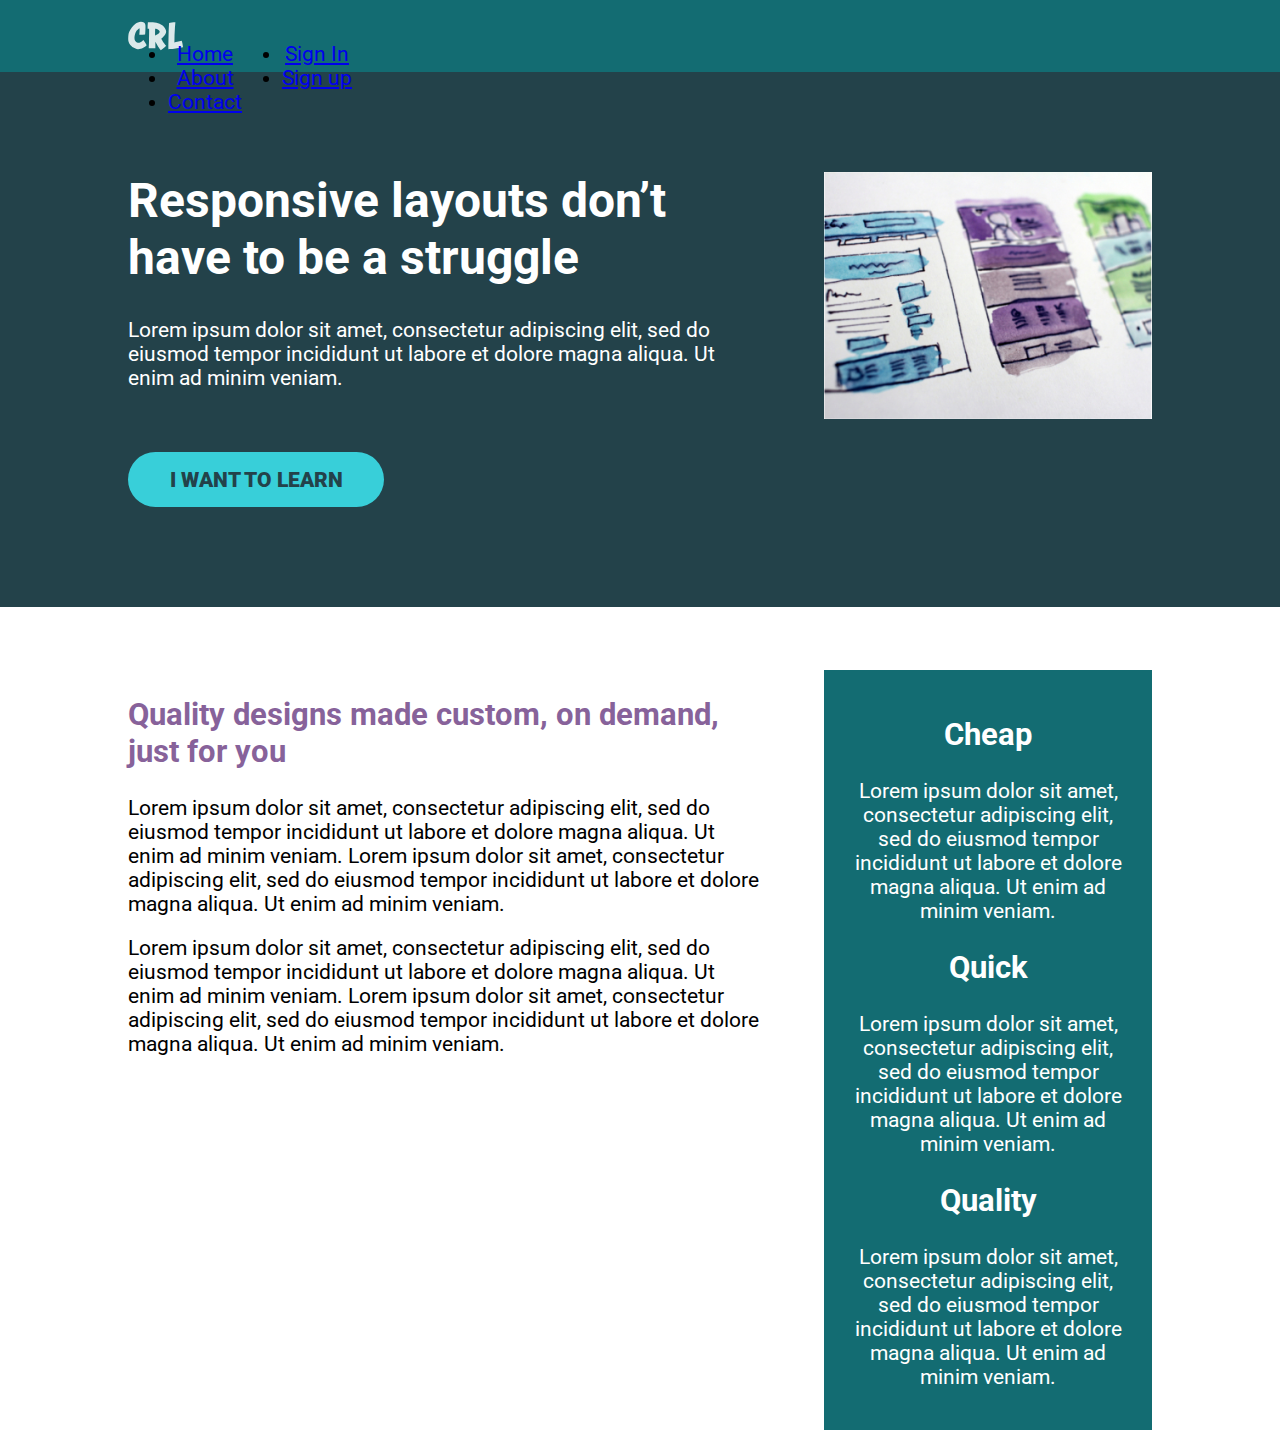
==== 2challenge9/index.html @ be003bec "challenge nav bar" ====
<!DOCTYPE html>
<html lang="en">
<head>
    <meta charset="UTF-8">
    <meta name="viewport" content="width=device-width, initial-scale=1.0">
    <title>Conquering Responsive Layouts</title>
    <link href="https://fonts.googleapis.com/css2?family=Roboto:wght@400;900&display=swap" rel="stylesheet"> 
    <link rel="stylesheet" href="style.css">
</head>
<body>
    <header> 
        <div class="container row">
            <button class="nav-toggle" aria-label="open navigation">
                <span class="hamburger"></span>
            </button>
            <a class="logo" href="#">
                <img src="img/logo.svg" alt="conquering responsive layouts">
            </a>
            <nav class="nav">
                <ul class="nav__list nav__list--primary">
                    <li class="nav__item"><a href="#" class="nav__link">Home</a></li>
                    <li class="nav__item"><a href="#" class="nav__link">About</a></li>
                    <li class="nav__item"><a href="#" class="nav__link">Contact</a></li>
                </ul>
                <ul class="nav__list nav__list--secondary">
                    <li class="nav__item"><a href="#" class="nav__link">Sign In</a></li>
                    <li class="nav__item"><a href="#" class="nav__link nav__link--button">Sign up</a></li>
                </ul>
            </nav>
        </div>
    </header>
    
    <section class="hero">
        <div class="container row">
            <div class="hero__text">
                <h1>Responsive layouts don’t have to be a struggle</h1>
                <p>Lorem ipsum dolor sit amet, consectetur adipiscing elit, sed do eiusmod tempor incididunt ut labore et dolore magna aliqua. Ut enim ad minim veniam.</p>
                <a href="#" class="btn">I want to learn</a>
            </div>
            <img src="img/hero-img.jpg" alt="UX design sketches" class="hero__img">
        </div>
    </section> 

    <main class="main container row">
            <section class="primary-content">
                <h2 class="section-title">Quality designs made custom, on demand, just for you</h2>
                <p>Lorem ipsum dolor sit amet, consectetur adipiscing elit, sed do eiusmod tempor incididunt ut labore et dolore magna aliqua. Ut enim ad minim veniam. Lorem ipsum dolor sit amet, consectetur adipiscing elit, sed do eiusmod tempor incididunt ut labore et dolore magna aliqua. Ut enim ad minim veniam.</p>
                <p>Lorem ipsum dolor sit amet, consectetur adipiscing elit, sed do eiusmod tempor incididunt ut labore et dolore magna aliqua. Ut enim ad minim veniam. Lorem ipsum dolor sit amet, consectetur adipiscing elit, sed do eiusmod tempor incididunt ut labore et dolore magna aliqua. Ut enim ad minim veniam.</p>
            </section>
            <aside class="sidebar">
                <h2 class="sidebar-title">Cheap</h2>
                <p>Lorem ipsum dolor sit amet, consectetur adipiscing elit, sed do eiusmod tempor incididunt ut labore et dolore magna aliqua. Ut enim ad minim veniam.</p>

                <h2 class="sidebar-title">Quick</h2>
                <p>Lorem ipsum dolor sit amet, consectetur adipiscing elit, sed do eiusmod tempor incididunt ut labore et dolore magna aliqua. Ut enim ad minim veniam.</p>

                <h2 class="sidebar-title">Quality</h2>
                <p>Lorem ipsum dolor sit amet, consectetur adipiscing elit, sed do eiusmod tempor incididunt ut labore et dolore magna aliqua. Ut enim ad minim veniam.</p>
            </aside>
    </main>

    <script src="main.js"></script>

</body>
</html>
---- 2challenge9/style.css ----
/* Challenge

   Make the navigation layout work
   on both mobile and large screens.

   Mobile-first, so mobile styles first,
   then add the large screen styles
   inside the existing media query

*/

*, *::before, *::after {
    box-sizing: border-box;
}

body {
    margin: 0;
    font-family: 'Roboto', sans-serif;
    font-size: 1.3rem;
}

img {
    max-width: 100%;
}

h1 {
    font-size: 3rem;
    margin-top: 0;
}

.section-title {
    color: #87629A;
}

.btn {
    display: inline-block;
    text-decoration: none;
    text-transform: uppercase; 
    color: #23424A;
    font-weight: 900;
    background-color: #38CFD9;
    padding: .75em 2em;
    border-radius: 100px;
}

.btn:hover,
.btn:focus {
    opacity: .75; 
}

.container {
    width: 80%;
    max-width: 1100px;
    margin: 0 auto;
    /* added for nav-toggle positioning */
    position: relative;
}

header {
    background: #136c72;
    padding: 1em 0;
    text-align: center;
}

.nav {
    width: 100%;
}



.nav-toggle {
    cursor: pointer;
    border: 0;
    width: 3em;
    height: 3em;
    padding: 0em;
    border-radius: 50%;
    background: #072A2D;
    color: white;
    transition: opacity 250ms ease;
    
    position: absolute;
    left: 0;
}

.nav-toggle:focus,
.nav-toggle:hover {
    opacity: .75;
}

.hamburger {
    width: 50%;
    position: relative;
}

.hamburger,
.hamburger::before,
.hamburger::after {
    display: block;
    margin: 0 auto;
    height: 3px;
    background: white;
}

.hamburger::before,
.hamburger::after {
    content: '';
    width: 100%;
}

.hamburger::before {
    transform: translateY(-6px);
}

.hamburger::after {
    transform: translateY(3px);
}

/* made changes here from video
   to make it more accessible.
   
   Works the same :) */
.nav {
    visibility: hidden;
    height: 0;
    position: absolute;
}

.nav--visible {
    visibility: visible;
    height: auto;
    position: relative;
} 


.logo {
    height: 30px;
}


.hero {
    padding: 100px 0;
    background-color: #23424A;
    color: #FFF;
}

.hero__img {
    margin-top: 2em;
}


.hero p {
    margin-bottom: 3em;
}

.main {
    margin-top: 3em;
}


.sidebar {
    padding: 1em;
    text-align: center;
    color: #fff;
    background-color: #136c72;

}



@media (min-width: 800px) {

    
    .nav-toggle {
        display: none;
    }

    .nav {
        visibility: visible;
        display: flex;
        height: auto;
    }

    .row {
        display: flex;
        justify-content: space-between;

    }

    .hero__text {
        width: 62%;
    }
    
    .hero__img {
        width: 32%;
        align-self: flex-start;
        margin: 0;
    }
    
    .primary-content {
        width: 62%;
    }

    .sidebar {
        width: 32%;
    }
    
    
}
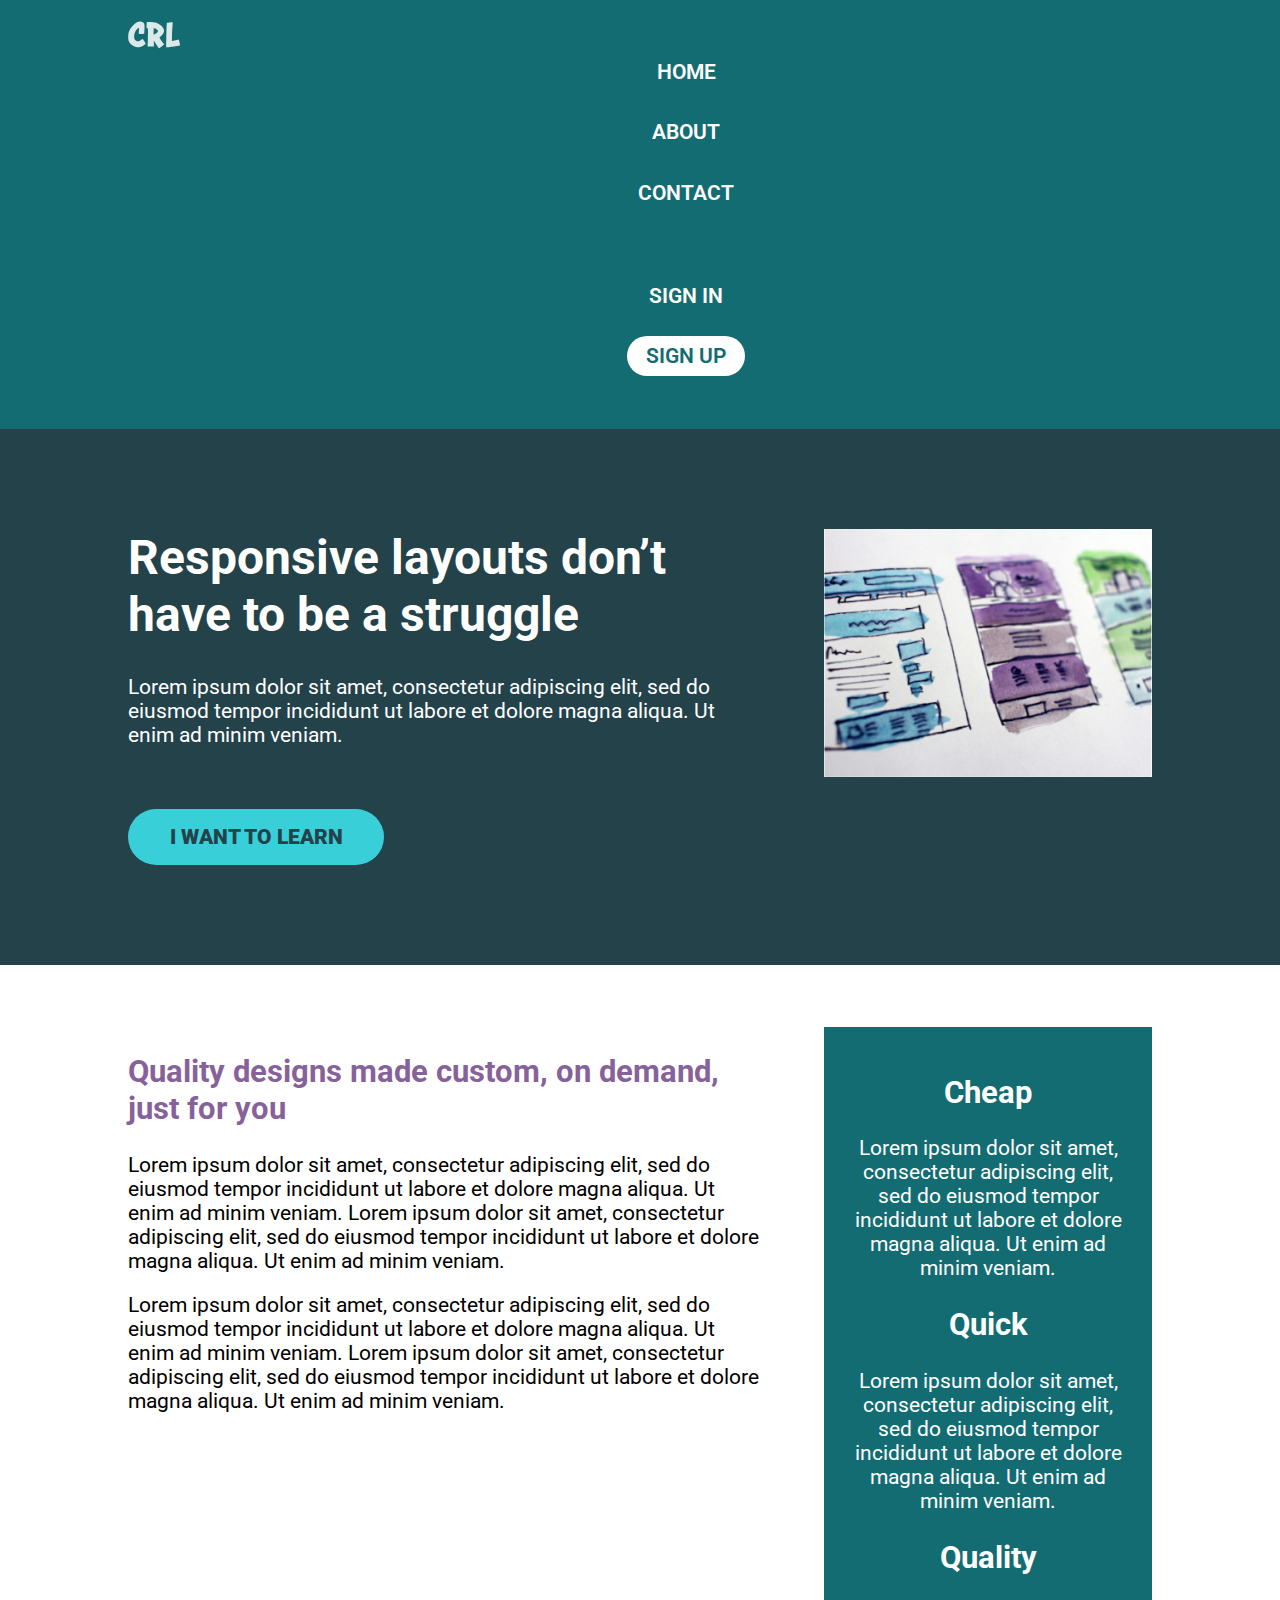
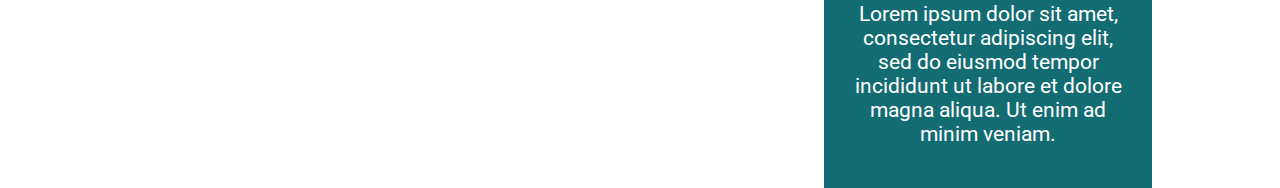
==== commit b9b3fba9: "nav bar" ====
--- a/2challenge9/index.html
+++ b/2challenge9/index.html
@@ -1,14 +1,16 @@
 <!DOCTYPE html>
 <html lang="en">
+
 <head>
     <meta charset="UTF-8">
     <meta name="viewport" content="width=device-width, initial-scale=1.0">
     <title>Conquering Responsive Layouts</title>
-    <link href="https://fonts.googleapis.com/css2?family=Roboto:wght@400;900&display=swap" rel="stylesheet"> 
+    <link href="https://fonts.googleapis.com/css2?family=Roboto:wght@400;900&display=swap" rel="stylesheet">
     <link rel="stylesheet" href="style.css">
 </head>
+
 <body>
-    <header> 
+    <header>
         <div class="container row">
             <button class="nav-toggle" aria-label="open navigation">
                 <span class="hamburger"></span>
@@ -29,37 +31,46 @@
             </nav>
         </div>
     </header>
-    
+
     <section class="hero">
         <div class="container row">
             <div class="hero__text">
                 <h1>Responsive layouts don’t have to be a struggle</h1>
-                <p>Lorem ipsum dolor sit amet, consectetur adipiscing elit, sed do eiusmod tempor incididunt ut labore et dolore magna aliqua. Ut enim ad minim veniam.</p>
+                <p>Lorem ipsum dolor sit amet, consectetur adipiscing elit, sed do eiusmod tempor incididunt ut labore
+                    et dolore magna aliqua. Ut enim ad minim veniam.</p>
                 <a href="#" class="btn">I want to learn</a>
             </div>
             <img src="img/hero-img.jpg" alt="UX design sketches" class="hero__img">
         </div>
-    </section> 
+    </section>
 
     <main class="main container row">
-            <section class="primary-content">
-                <h2 class="section-title">Quality designs made custom, on demand, just for you</h2>
-                <p>Lorem ipsum dolor sit amet, consectetur adipiscing elit, sed do eiusmod tempor incididunt ut labore et dolore magna aliqua. Ut enim ad minim veniam. Lorem ipsum dolor sit amet, consectetur adipiscing elit, sed do eiusmod tempor incididunt ut labore et dolore magna aliqua. Ut enim ad minim veniam.</p>
-                <p>Lorem ipsum dolor sit amet, consectetur adipiscing elit, sed do eiusmod tempor incididunt ut labore et dolore magna aliqua. Ut enim ad minim veniam. Lorem ipsum dolor sit amet, consectetur adipiscing elit, sed do eiusmod tempor incididunt ut labore et dolore magna aliqua. Ut enim ad minim veniam.</p>
-            </section>
-            <aside class="sidebar">
-                <h2 class="sidebar-title">Cheap</h2>
-                <p>Lorem ipsum dolor sit amet, consectetur adipiscing elit, sed do eiusmod tempor incididunt ut labore et dolore magna aliqua. Ut enim ad minim veniam.</p>
+        <section class="primary-content">
+            <h2 class="section-title">Quality designs made custom, on demand, just for you</h2>
+            <p>Lorem ipsum dolor sit amet, consectetur adipiscing elit, sed do eiusmod tempor incididunt ut labore et
+                dolore magna aliqua. Ut enim ad minim veniam. Lorem ipsum dolor sit amet, consectetur adipiscing elit,
+                sed do eiusmod tempor incididunt ut labore et dolore magna aliqua. Ut enim ad minim veniam.</p>
+            <p>Lorem ipsum dolor sit amet, consectetur adipiscing elit, sed do eiusmod tempor incididunt ut labore et
+                dolore magna aliqua. Ut enim ad minim veniam. Lorem ipsum dolor sit amet, consectetur adipiscing elit,
+                sed do eiusmod tempor incididunt ut labore et dolore magna aliqua. Ut enim ad minim veniam.</p>
+        </section>
+        <aside class="sidebar">
+            <h2 class="sidebar-title">Cheap</h2>
+            <p>Lorem ipsum dolor sit amet, consectetur adipiscing elit, sed do eiusmod tempor incididunt ut labore et
+                dolore magna aliqua. Ut enim ad minim veniam.</p>
 
-                <h2 class="sidebar-title">Quick</h2>
-                <p>Lorem ipsum dolor sit amet, consectetur adipiscing elit, sed do eiusmod tempor incididunt ut labore et dolore magna aliqua. Ut enim ad minim veniam.</p>
+            <h2 class="sidebar-title">Quick</h2>
+            <p>Lorem ipsum dolor sit amet, consectetur adipiscing elit, sed do eiusmod tempor incididunt ut labore et
+                dolore magna aliqua. Ut enim ad minim veniam.</p>
 
-                <h2 class="sidebar-title">Quality</h2>
-                <p>Lorem ipsum dolor sit amet, consectetur adipiscing elit, sed do eiusmod tempor incididunt ut labore et dolore magna aliqua. Ut enim ad minim veniam.</p>
-            </aside>
+            <h2 class="sidebar-title">Quality</h2>
+            <p>Lorem ipsum dolor sit amet, consectetur adipiscing elit, sed do eiusmod tempor incididunt ut labore et
+                dolore magna aliqua. Ut enim ad minim veniam.</p>
+        </aside>
     </main>
 
     <script src="main.js"></script>
 
 </body>
+
 </html>--- a/2challenge9/style.css
+++ b/2challenge9/style.css
@@ -9,111 +9,110 @@
 
 */
 
-*, *::before, *::after {
-    box-sizing: border-box;
+*,
+*::before,
+*::after {
+  box-sizing: border-box;
 }
 
 body {
-    margin: 0;
-    font-family: 'Roboto', sans-serif;
-    font-size: 1.3rem;
+  margin: 0;
+  font-family: "Roboto", sans-serif;
+  font-size: 1.3rem;
 }
 
 img {
-    max-width: 100%;
+  max-width: 100%;
 }
 
 h1 {
-    font-size: 3rem;
-    margin-top: 0;
+  font-size: 3rem;
+  margin-top: 0;
 }
 
 .section-title {
-    color: #87629A;
+  color: #87629a;
 }
 
 .btn {
-    display: inline-block;
-    text-decoration: none;
-    text-transform: uppercase; 
-    color: #23424A;
-    font-weight: 900;
-    background-color: #38CFD9;
-    padding: .75em 2em;
-    border-radius: 100px;
+  display: inline-block;
+  text-decoration: none;
+  text-transform: uppercase;
+  color: #23424a;
+  font-weight: 900;
+  background-color: #38cfd9;
+  padding: 0.75em 2em;
+  border-radius: 100px;
 }
 
 .btn:hover,
 .btn:focus {
-    opacity: .75; 
+  opacity: 0.75;
 }
 
 .container {
-    width: 80%;
-    max-width: 1100px;
-    margin: 0 auto;
-    /* added for nav-toggle positioning */
-    position: relative;
+  width: 80%;
+  max-width: 1100px;
+  margin: 0 auto;
+  /* added for nav-toggle positioning */
+  position: relative;
 }
 
 header {
-    background: #136c72;
-    padding: 1em 0;
-    text-align: center;
+  background: #136c72;
+  padding: 1em 0;
+  text-align: center;
 }
 
 .nav {
-    width: 100%;
-}
-
-
+  width: 100%;
+}
 
 .nav-toggle {
-    cursor: pointer;
-    border: 0;
-    width: 3em;
-    height: 3em;
-    padding: 0em;
-    border-radius: 50%;
-    background: #072A2D;
-    color: white;
-    transition: opacity 250ms ease;
-    
-    position: absolute;
-    left: 0;
+  cursor: pointer;
+  border: 0;
+  width: 3em;
+  height: 3em;
+  padding: 0em;
+  border-radius: 50%;
+  background: #072a2d;
+  color: white;
+  transition: opacity 250ms ease;
+  position: absolute;
+  left: 0;
 }
 
 .nav-toggle:focus,
 .nav-toggle:hover {
-    opacity: .75;
+  opacity: 0.75;
 }
 
 .hamburger {
-    width: 50%;
-    position: relative;
+  width: 50%;
+  position: relative;
 }
 
 .hamburger,
 .hamburger::before,
 .hamburger::after {
-    display: block;
-    margin: 0 auto;
-    height: 3px;
-    background: white;
+  display: block;
+  margin: 0 auto;
+  height: 3px;
+  background: white;
 }
 
 .hamburger::before,
 .hamburger::after {
-    content: '';
-    width: 100%;
+  content: "";
+  width: 100%;
 }
 
 .hamburger::before {
-    transform: translateY(-6px);
+  transform: translateY(-6px);
 }
 
 .hamburger::after {
-    transform: translateY(3px);
+  transform: translateY(3px);
 }
 
 /* made changes here from video
@@ -121,89 +120,104 @@
    
    Works the same :) */
 .nav {
-    visibility: hidden;
-    height: 0;
-    position: absolute;
+  visibility: visible;
+  display: flex;
+  height: auto;
+  display: flex;
+  flex-direction: column;
+  justify-content: center;
+  align-items: center;
+  text-align: center;
 }
 
 .nav--visible {
+  visibility: visible;
+  height: auto;
+  position: relative;
+}
+
+.nav__list {
+  list-style-type: none;
+  line-height: 3.8rem;
+}
+
+.nav__link {
+  font-family: "Roboto", sans-serif;
+  font-weight: 600;
+  text-decoration: none;
+  text-transform: uppercase;
+  color: white;
+}
+
+.nav__link--button {
+  display: inline-block;
+  background: white;
+  color: #136c72;
+  padding: 0.5rem 1.2rem;
+  border-radius: 5rem;
+  line-height: 1.5rem;
+}
+
+.logo {
+  height: 30px;
+}
+
+.hero {
+  padding: 100px 0;
+  background-color: #23424a;
+  color: #fff;
+}
+
+.hero__img {
+  margin-top: 2em;
+}
+
+.hero p {
+  margin-bottom: 3em;
+}
+
+.main {
+  margin-top: 3em;
+}
+
+.sidebar {
+  padding: 1em;
+  text-align: center;
+  color: #fff;
+  background-color: #136c72;
+}
+
+@media (min-width: 800px) {
+  .nav-toggle {
+    display: none;
+  }
+
+  .nav {
     visibility: visible;
+    display: flex;
     height: auto;
-    position: relative;
-} 
-
-
-.logo {
-    height: 30px;
-}
-
-
-.hero {
-    padding: 100px 0;
-    background-color: #23424A;
-    color: #FFF;
-}
-
-.hero__img {
-    margin-top: 2em;
-}
-
-
-.hero p {
-    margin-bottom: 3em;
-}
-
-.main {
-    margin-top: 3em;
-}
-
-
-.sidebar {
-    padding: 1em;
-    text-align: center;
-    color: #fff;
-    background-color: #136c72;
-
-}
-
-
-
-@media (min-width: 800px) {
-
-    
-    .nav-toggle {
-        display: none;
-    }
-
-    .nav {
-        visibility: visible;
-        display: flex;
-        height: auto;
-    }
-
-    .row {
-        display: flex;
-        justify-content: space-between;
-
-    }
-
-    .hero__text {
-        width: 62%;
-    }
-    
-    .hero__img {
-        width: 32%;
-        align-self: flex-start;
-        margin: 0;
-    }
-    
-    .primary-content {
-        width: 62%;
-    }
-
-    .sidebar {
-        width: 32%;
-    }
-    
-    
-}+  }
+
+  .row {
+    display: flex;
+    justify-content: space-between;
+  }
+
+  .hero__text {
+    width: 62%;
+  }
+
+  .hero__img {
+    width: 32%;
+    align-self: flex-start;
+    margin: 0;
+  }
+
+  .primary-content {
+    width: 62%;
+  }
+
+  .sidebar {
+    width: 32%;
+  }
+}
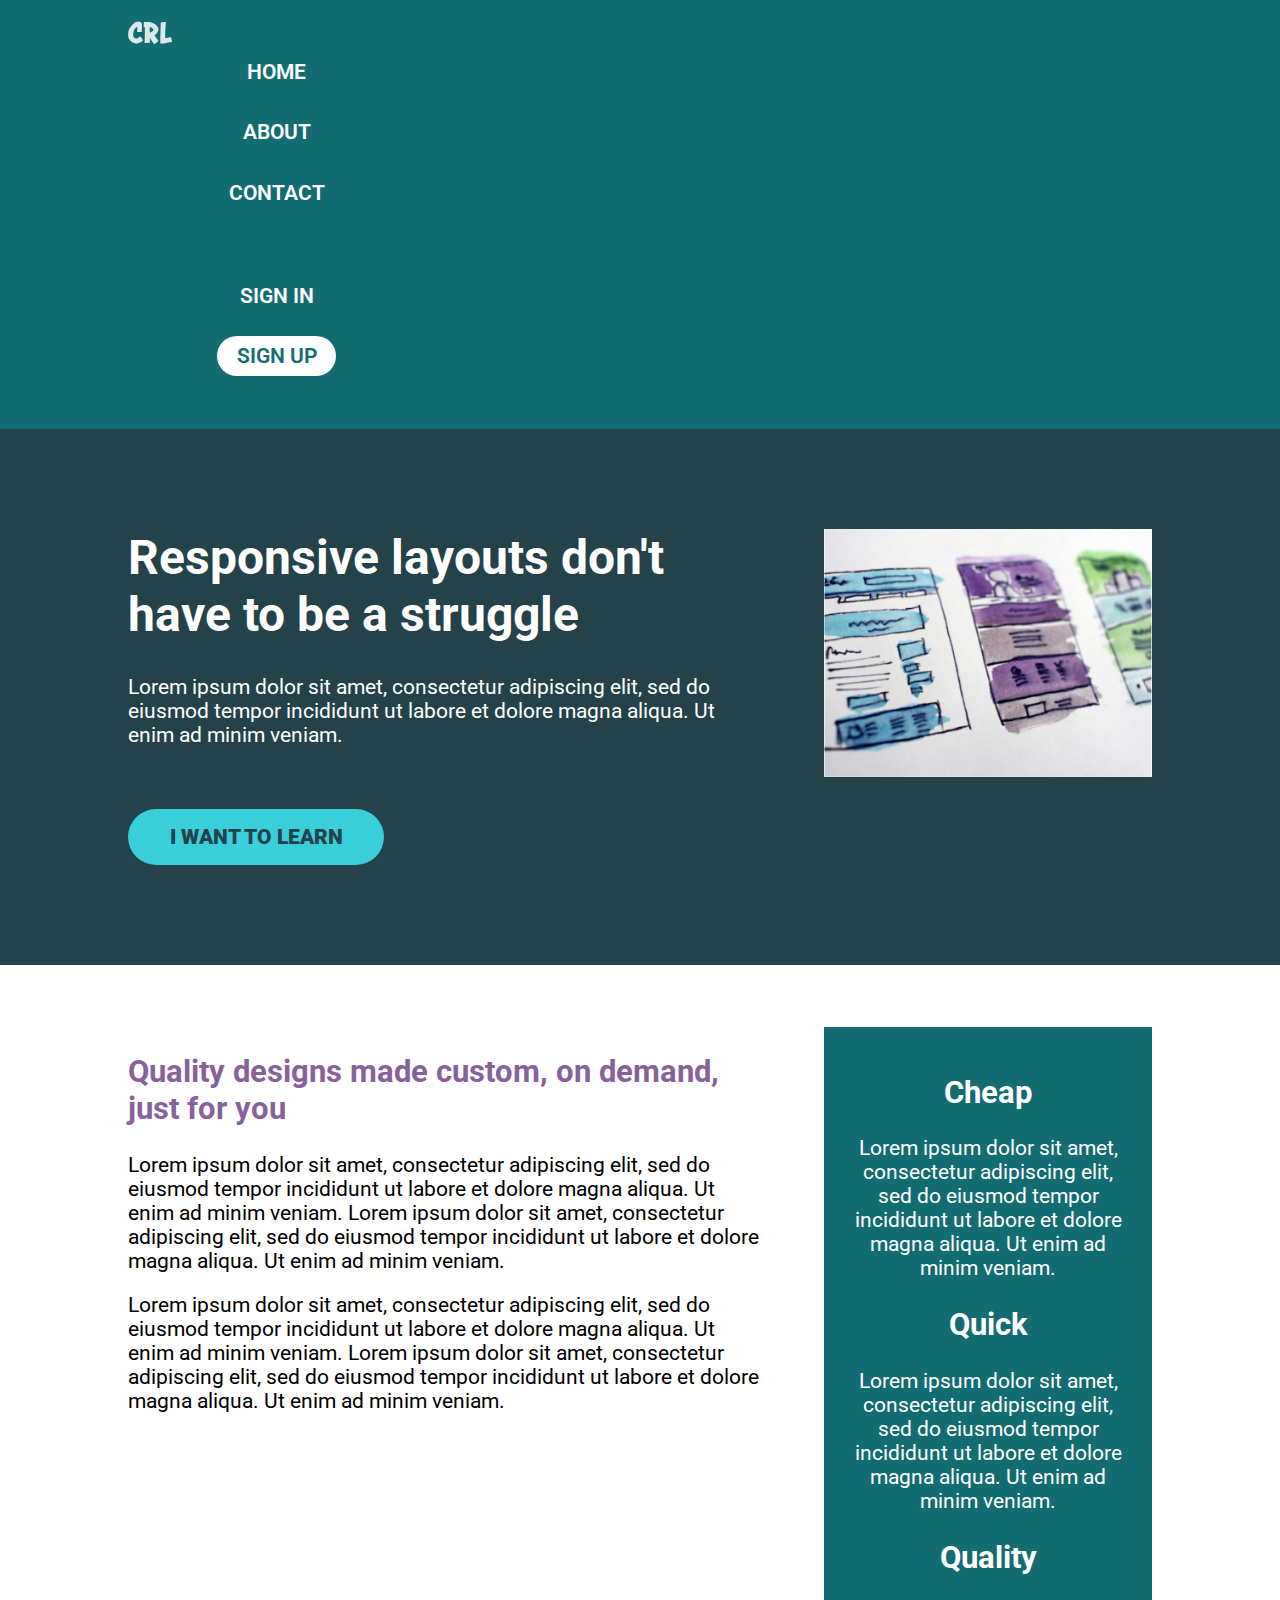
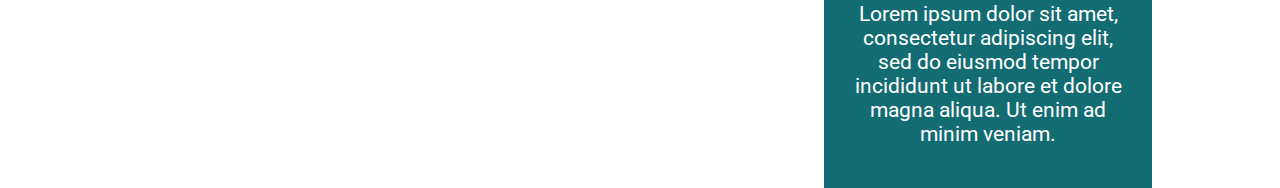
==== commit 2d8ec40e: "nav" ====
--- a/2challenge9/index.html
+++ b/2challenge9/index.html
@@ -15,27 +15,31 @@
             <button class="nav-toggle" aria-label="open navigation">
                 <span class="hamburger"></span>
             </button>
-            <a class="logo" href="#">
-                <img src="img/logo.svg" alt="conquering responsive layouts">
-            </a>
-            <nav class="nav">
-                <ul class="nav__list nav__list--primary">
-                    <li class="nav__item"><a href="#" class="nav__link">Home</a></li>
-                    <li class="nav__item"><a href="#" class="nav__link">About</a></li>
-                    <li class="nav__item"><a href="#" class="nav__link">Contact</a></li>
-                </ul>
-                <ul class="nav__list nav__list--secondary">
-                    <li class="nav__item"><a href="#" class="nav__link">Sign In</a></li>
-                    <li class="nav__item"><a href="#" class="nav__link nav__link--button">Sign up</a></li>
-                </ul>
-            </nav>
+            <div class="header__flexbox">
+                <div class="logo-flexbox">
+                    <a class="logo" href="#">
+                        <img src="img/logo.svg" alt="conquering responsive layouts">
+                    </a>
+                </div>
+                <nav class="nav">
+                    <ul class="nav__list nav__list--primary">
+                        <li class="nav__item"><a href="#" class="nav__link">Home</a></li>
+                        <li class="nav__item"><a href="#" class="nav__link">About</a></li>
+                        <li class="nav__item"><a href="#" class="nav__link">Contact</a></li>
+                    </ul>
+                    <ul class="nav__list nav__list--secondary">
+                        <li class="nav__item"><a href="#" class="nav__link">Sign In</a></li>
+                        <li class="nav__item"><a href="#" class="nav__link nav__link--button">Sign up</a></li>
+                    </ul>
+                </nav>
+            </div>
         </div>
     </header>
 
     <section class="hero">
         <div class="container row">
             <div class="hero__text">
-                <h1>Responsive layouts don’t have to be a struggle</h1>
+                <h1>Responsive layouts don't have to be a struggle</h1>
                 <p>Lorem ipsum dolor sit amet, consectetur adipiscing elit, sed do eiusmod tempor incididunt ut labore
                     et dolore magna aliqua. Ut enim ad minim veniam.</p>
                 <a href="#" class="btn">I want to learn</a>
--- a/2challenge9/style.css
+++ b/2challenge9/style.css
@@ -119,6 +119,11 @@
    to make it more accessible.
    
    Works the same :) */
+
+.header__flexbox {
+  display: flex;
+}
+
 .nav {
   visibility: visible;
   display: flex;
@@ -138,6 +143,9 @@
 
 .nav__list {
   list-style-type: none;
+}
+
+.nav__item {
   line-height: 3.8rem;
 }
 
@@ -147,10 +155,10 @@
   text-decoration: none;
   text-transform: uppercase;
   color: white;
+  display: inline-block;
 }
 
 .nav__link--button {
-  display: inline-block;
   background: white;
   color: #136c72;
   padding: 0.5rem 1.2rem;
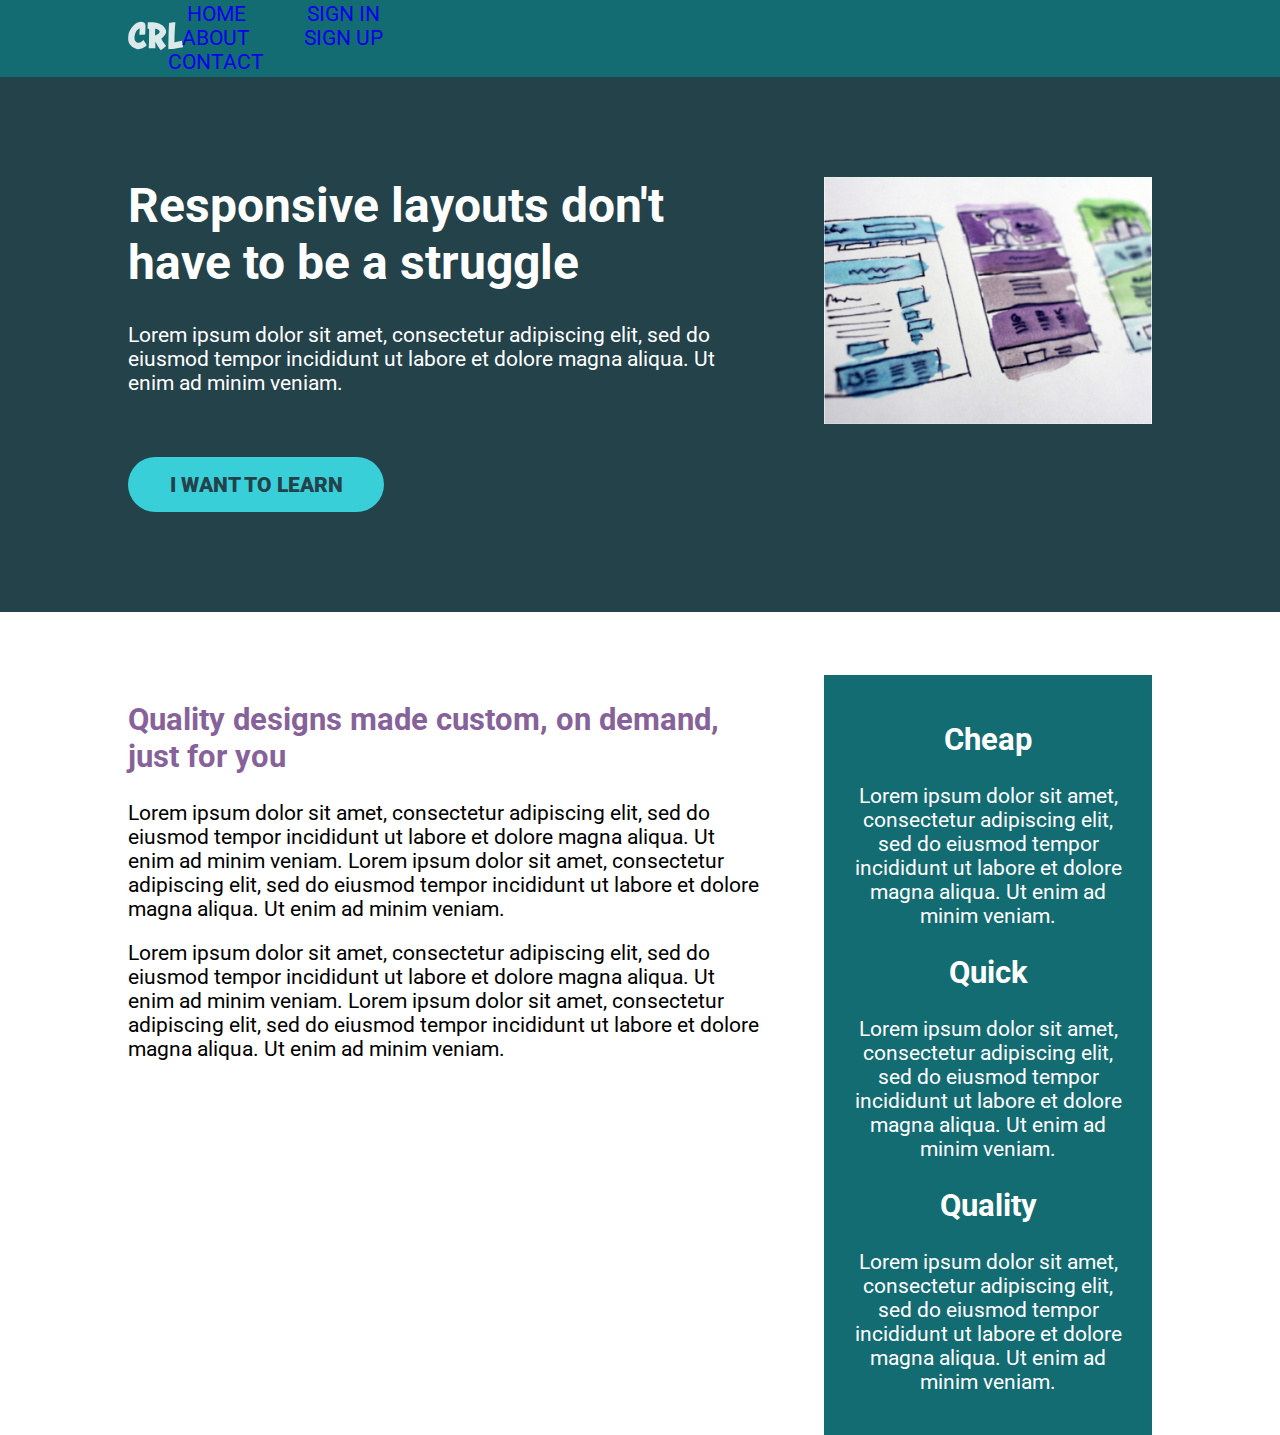
==== commit 27b2b833: "nav challenge" ====
--- a/2challenge9/index.html
+++ b/2challenge9/index.html
@@ -15,7 +15,7 @@
             <button class="nav-toggle" aria-label="open navigation">
                 <span class="hamburger"></span>
             </button>
-            <div class="header__flexbox">
+            <div class="flex-layout-mobile">
                 <div class="logo-flexbox">
                     <a class="logo" href="#">
                         <img src="img/logo.svg" alt="conquering responsive layouts">
@@ -33,6 +33,7 @@
                     </ul>
                 </nav>
             </div>
+        </div>
         </div>
     </header>
 
--- a/2challenge9/style.css
+++ b/2challenge9/style.css
@@ -78,6 +78,7 @@
   background: #072a2d;
   color: white;
   transition: opacity 250ms ease;
+
   position: absolute;
   left: 0;
 }
@@ -120,19 +121,16 @@
    
    Works the same :) */
 
-.header__flexbox {
-  display: flex;
-}
-
-.nav {
-  visibility: visible;
-  display: flex;
-  height: auto;
+.flex-layout-mobile {
   display: flex;
   flex-direction: column;
   justify-content: center;
-  align-items: center;
-  text-align: center;
+}
+
+.nav {
+  visibility: hidden;
+  height: 0;
+  position: absolute;
 }
 
 .nav--visible {
@@ -141,33 +139,17 @@
   position: relative;
 }
 
+.logo {
+  height: 30px;
+}
+
 .nav__list {
   list-style-type: none;
-}
-
-.nav__item {
-  line-height: 3.8rem;
+  text-transform: uppercase;
 }
 
 .nav__link {
-  font-family: "Roboto", sans-serif;
-  font-weight: 600;
   text-decoration: none;
-  text-transform: uppercase;
-  color: white;
-  display: inline-block;
-}
-
-.nav__link--button {
-  background: white;
-  color: #136c72;
-  padding: 0.5rem 1.2rem;
-  border-radius: 5rem;
-  line-height: 1.5rem;
-}
-
-.logo {
-  height: 30px;
 }
 
 .hero {
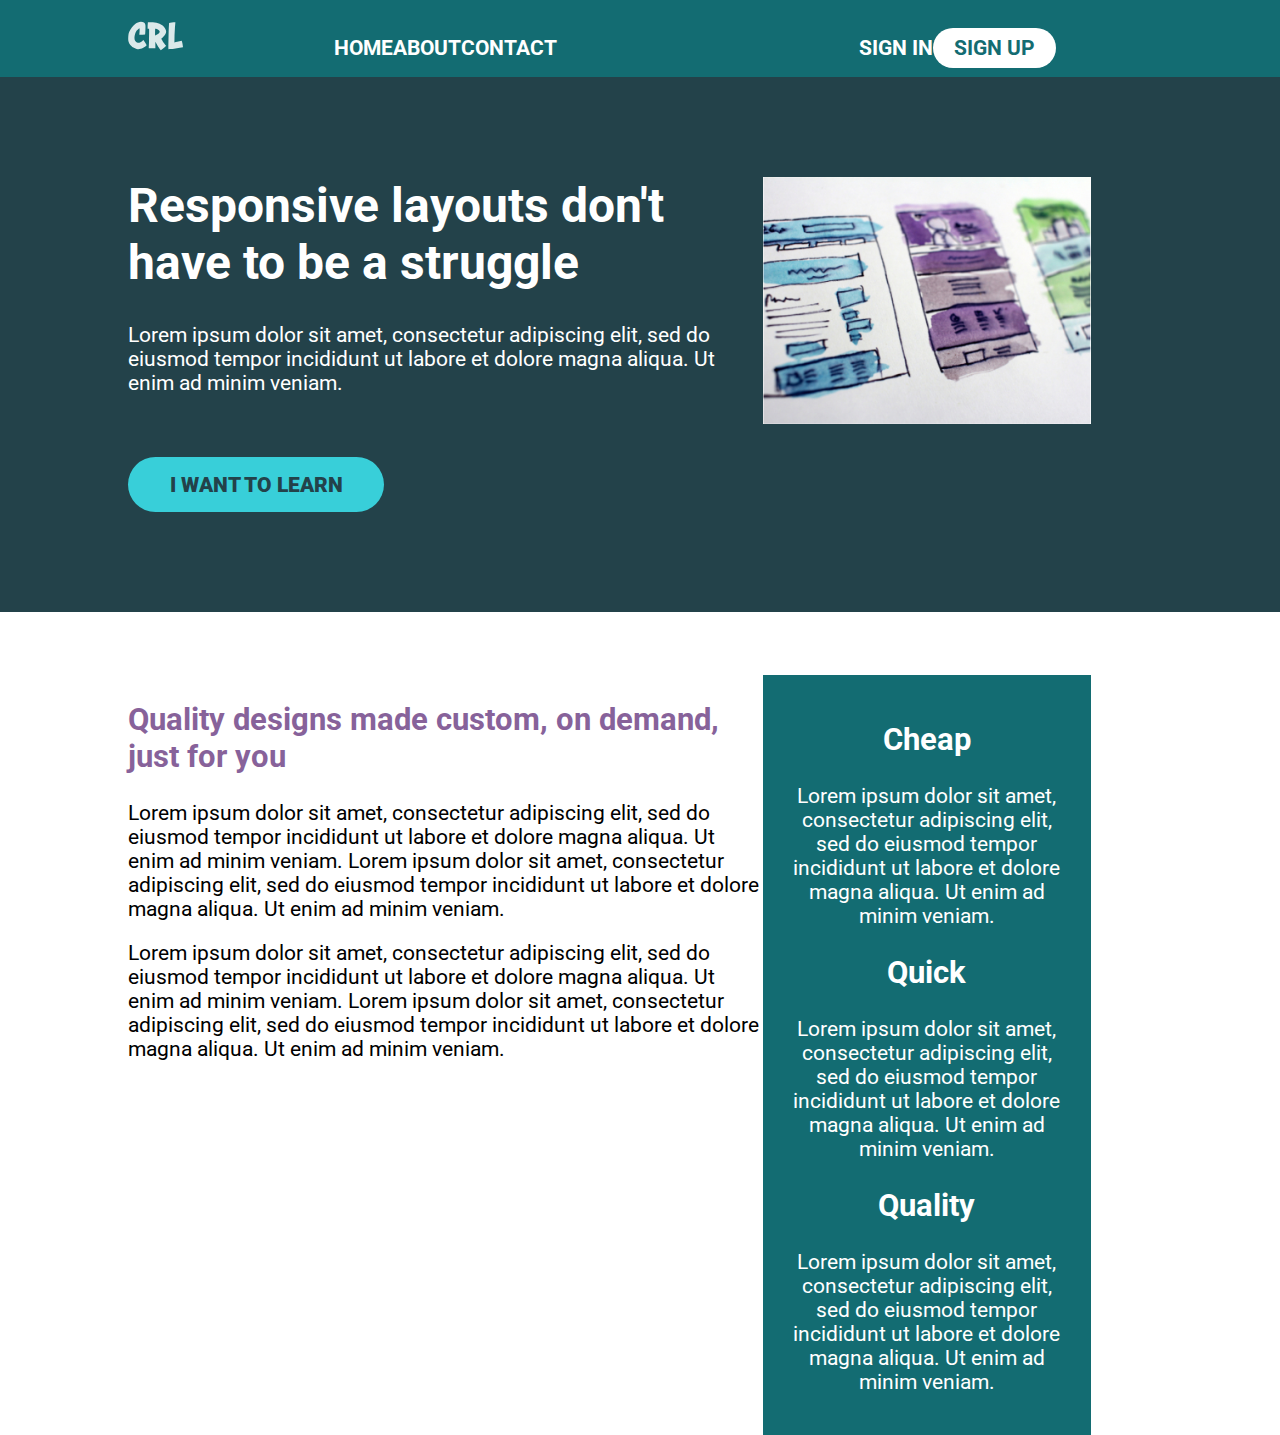
==== commit 48be8e06: "nav" ====
--- a/2challenge9/index.html
+++ b/2challenge9/index.html
@@ -12,15 +12,19 @@
 <body>
     <header>
         <div class="container row">
-            <button class="nav-toggle" aria-label="open navigation">
-                <span class="hamburger"></span>
-            </button>
-            <div class="flex-layout-mobile">
+            <div class="row-section-one">
+                <button class="nav-toggle" aria-label="open navigation">
+                    <span class="hamburger"></span>
+                </button>
+                <!-- <div class="flex-layout-mobile"> -->
                 <div class="logo-flexbox">
                     <a class="logo" href="#">
                         <img src="img/logo.svg" alt="conquering responsive layouts">
                     </a>
+                    <!-- </div> -->
                 </div>
+            </div>
+            <div class="row-section-two">
                 <nav class="nav">
                     <ul class="nav__list nav__list--primary">
                         <li class="nav__item"><a href="#" class="nav__link">Home</a></li>
@@ -33,7 +37,6 @@
                     </ul>
                 </nav>
             </div>
-        </div>
         </div>
     </header>
 
--- a/2challenge9/style.css
+++ b/2challenge9/style.css
@@ -121,11 +121,11 @@
    
    Works the same :) */
 
-.flex-layout-mobile {
+/* .flex-layout-mobile {
   display: flex;
   flex-direction: column;
   justify-content: center;
-}
+} */
 
 .nav {
   visibility: hidden;
@@ -139,17 +139,44 @@
   position: relative;
 }
 
-.logo {
+/* .logo {
+  display: inline-block;
   height: 30px;
+} */
+
+.nav__item {
+  /* line-height: 4rem; */
+  margin-top: 0.75em;
 }
 
 .nav__list {
+  margin: 0;
+  padding: 0;
   list-style-type: none;
   text-transform: uppercase;
+  font-family: "Roboto", sans-serif;
+  font-weight: bold;
+}
+
+.nav__list--primary {
+  margin-bottom: 2em;
 }
 
 .nav__link {
   text-decoration: none;
+  color: #fff;
+}
+
+.nav__link--button {
+  background: white;
+  color: #136c72;
+  padding: 0.5rem 1.3rem;
+  border-radius: 100px;
+}
+
+.nav__link:hover,
+.nav__link:focus {
+  opacity: 0.65;
 }
 
 .hero {
@@ -182,15 +209,19 @@
     display: none;
   }
 
+  .row {
+    display: flex;
+  }
+
   .nav {
     visibility: visible;
     display: flex;
     height: auto;
   }
 
-  .row {
+  .nav__list {
     display: flex;
-    justify-content: space-between;
+    margin: 0 auto;
   }
 
   .hero__text {
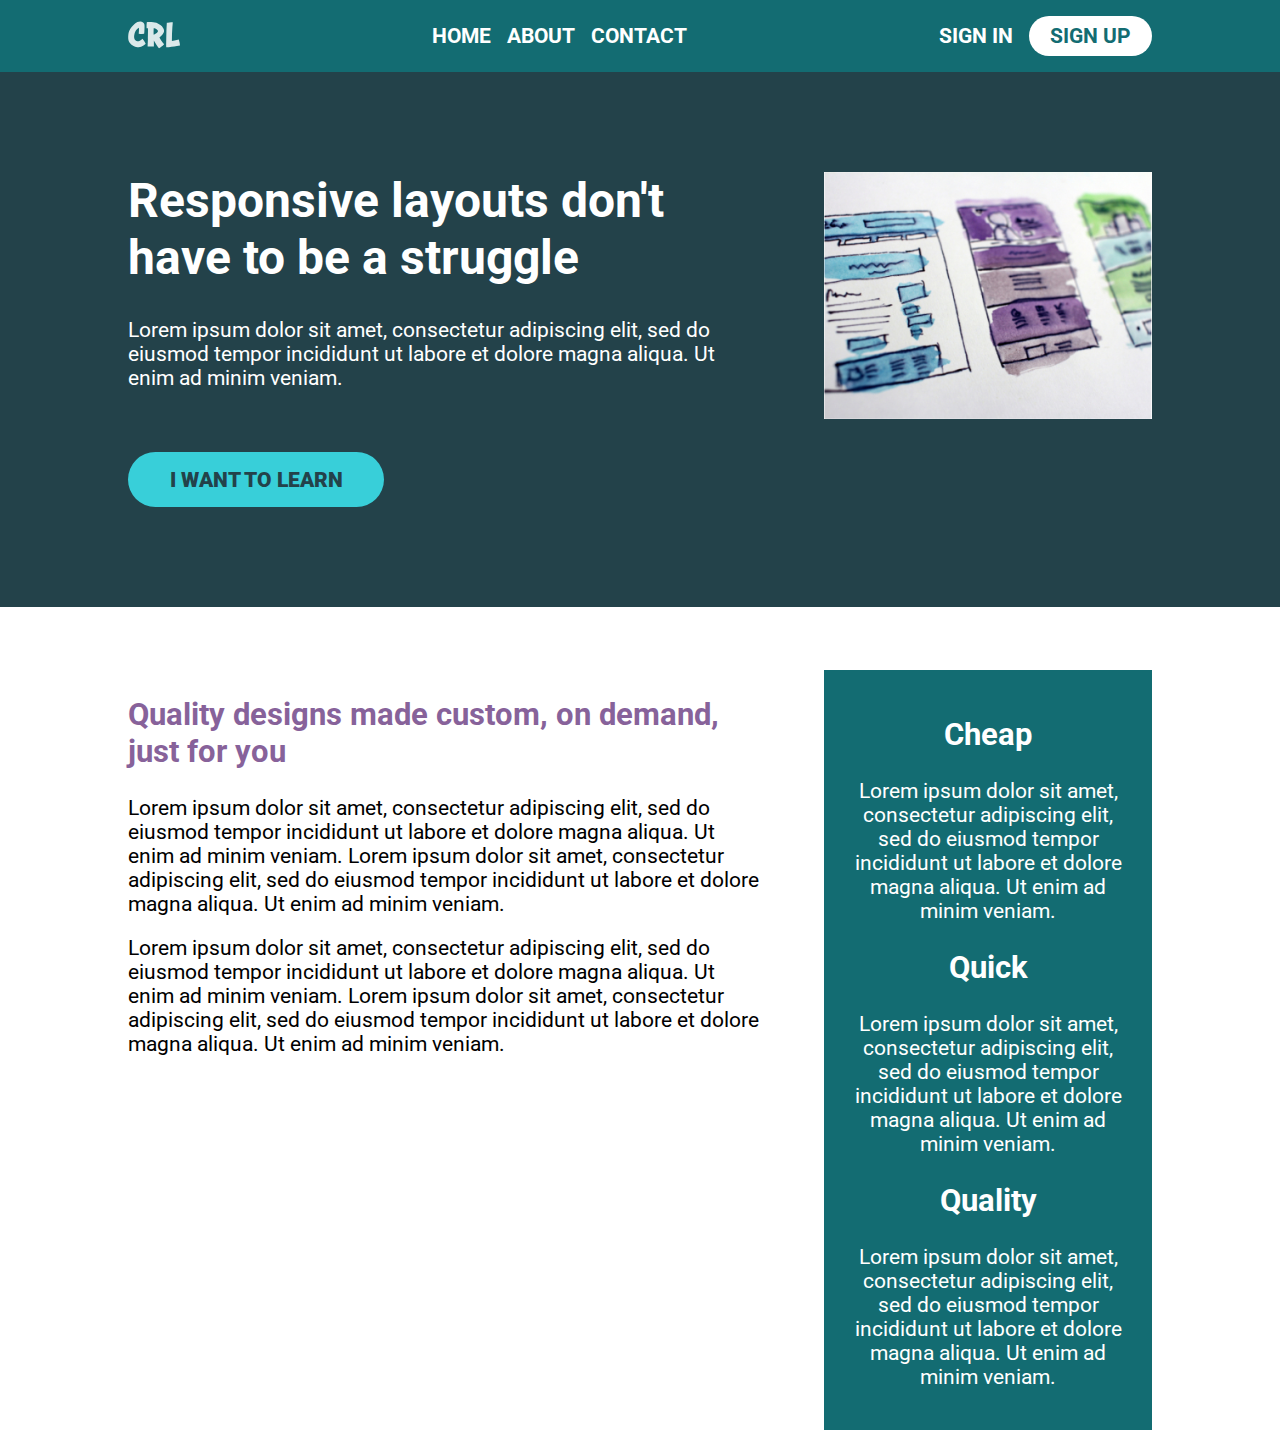
==== commit 1d57d837: "nav challenge" ====
--- a/2challenge9/index.html
+++ b/2challenge9/index.html
@@ -12,31 +12,23 @@
 <body>
     <header>
         <div class="container row">
-            <div class="row-section-one">
-                <button class="nav-toggle" aria-label="open navigation">
-                    <span class="hamburger"></span>
-                </button>
-                <!-- <div class="flex-layout-mobile"> -->
-                <div class="logo-flexbox">
-                    <a class="logo" href="#">
-                        <img src="img/logo.svg" alt="conquering responsive layouts">
-                    </a>
-                    <!-- </div> -->
-                </div>
-            </div>
-            <div class="row-section-two">
-                <nav class="nav">
-                    <ul class="nav__list nav__list--primary">
-                        <li class="nav__item"><a href="#" class="nav__link">Home</a></li>
-                        <li class="nav__item"><a href="#" class="nav__link">About</a></li>
-                        <li class="nav__item"><a href="#" class="nav__link">Contact</a></li>
-                    </ul>
-                    <ul class="nav__list nav__list--secondary">
-                        <li class="nav__item"><a href="#" class="nav__link">Sign In</a></li>
-                        <li class="nav__item"><a href="#" class="nav__link nav__link--button">Sign up</a></li>
-                    </ul>
-                </nav>
-            </div>
+            <button class="nav-toggle" aria-label="open navigation">
+                <span class="hamburger"></span>
+            </button>
+            <a class="logo" href="#">
+                <img src="img/logo.svg" alt="conquering responsive layouts">
+            </a>
+            <nav class="nav">
+                <ul class="nav__list nav__list--primary">
+                    <li class="nav__item"><a href="#" class="nav__link">Home</a></li>
+                    <li class="nav__item"><a href="#" class="nav__link">About</a></li>
+                    <li class="nav__item"><a href="#" class="nav__link">Contact</a></li>
+                </ul>
+                <ul class="nav__list nav__list--secondary">
+                    <li class="nav__item"><a href="#" class="nav__link">Sign In</a></li>
+                    <li class="nav__item"><a href="#" class="nav__link nav__link--button">Sign up</a></li>
+                </ul>
+            </nav>
         </div>
     </header>
 
--- a/2challenge9/style.css
+++ b/2challenge9/style.css
@@ -121,12 +121,6 @@
    
    Works the same :) */
 
-/* .flex-layout-mobile {
-  display: flex;
-  flex-direction: column;
-  justify-content: center;
-} */
-
 .nav {
   visibility: hidden;
   height: 0;
@@ -139,13 +133,11 @@
   position: relative;
 }
 
-/* .logo {
-  display: inline-block;
+.logo {
   height: 30px;
-} */
+}
 
 .nav__item {
-  /* line-height: 4rem; */
   margin-top: 0.75em;
 }
 
@@ -209,19 +201,31 @@
     display: none;
   }
 
+  .nav {
+    visibility: visible;
+    align-items: center;
+    justify-content: flex-end;
+    display: flex;
+    height: auto;
+    position: relative;
+  }
+
+  .nav__list {
+    display: flex;
+    margin: 0;
+  }
+
+  .nav__list--primary {
+    margin: 0 auto;
+  }
+
+  .nav__item {
+    margin: 0 0 0 1rem;
+  }
+
   .row {
     display: flex;
-  }
-
-  .nav {
-    visibility: visible;
-    display: flex;
-    height: auto;
-  }
-
-  .nav__list {
-    display: flex;
-    margin: 0 auto;
+    justify-content: space-between;
   }
 
   .hero__text {
